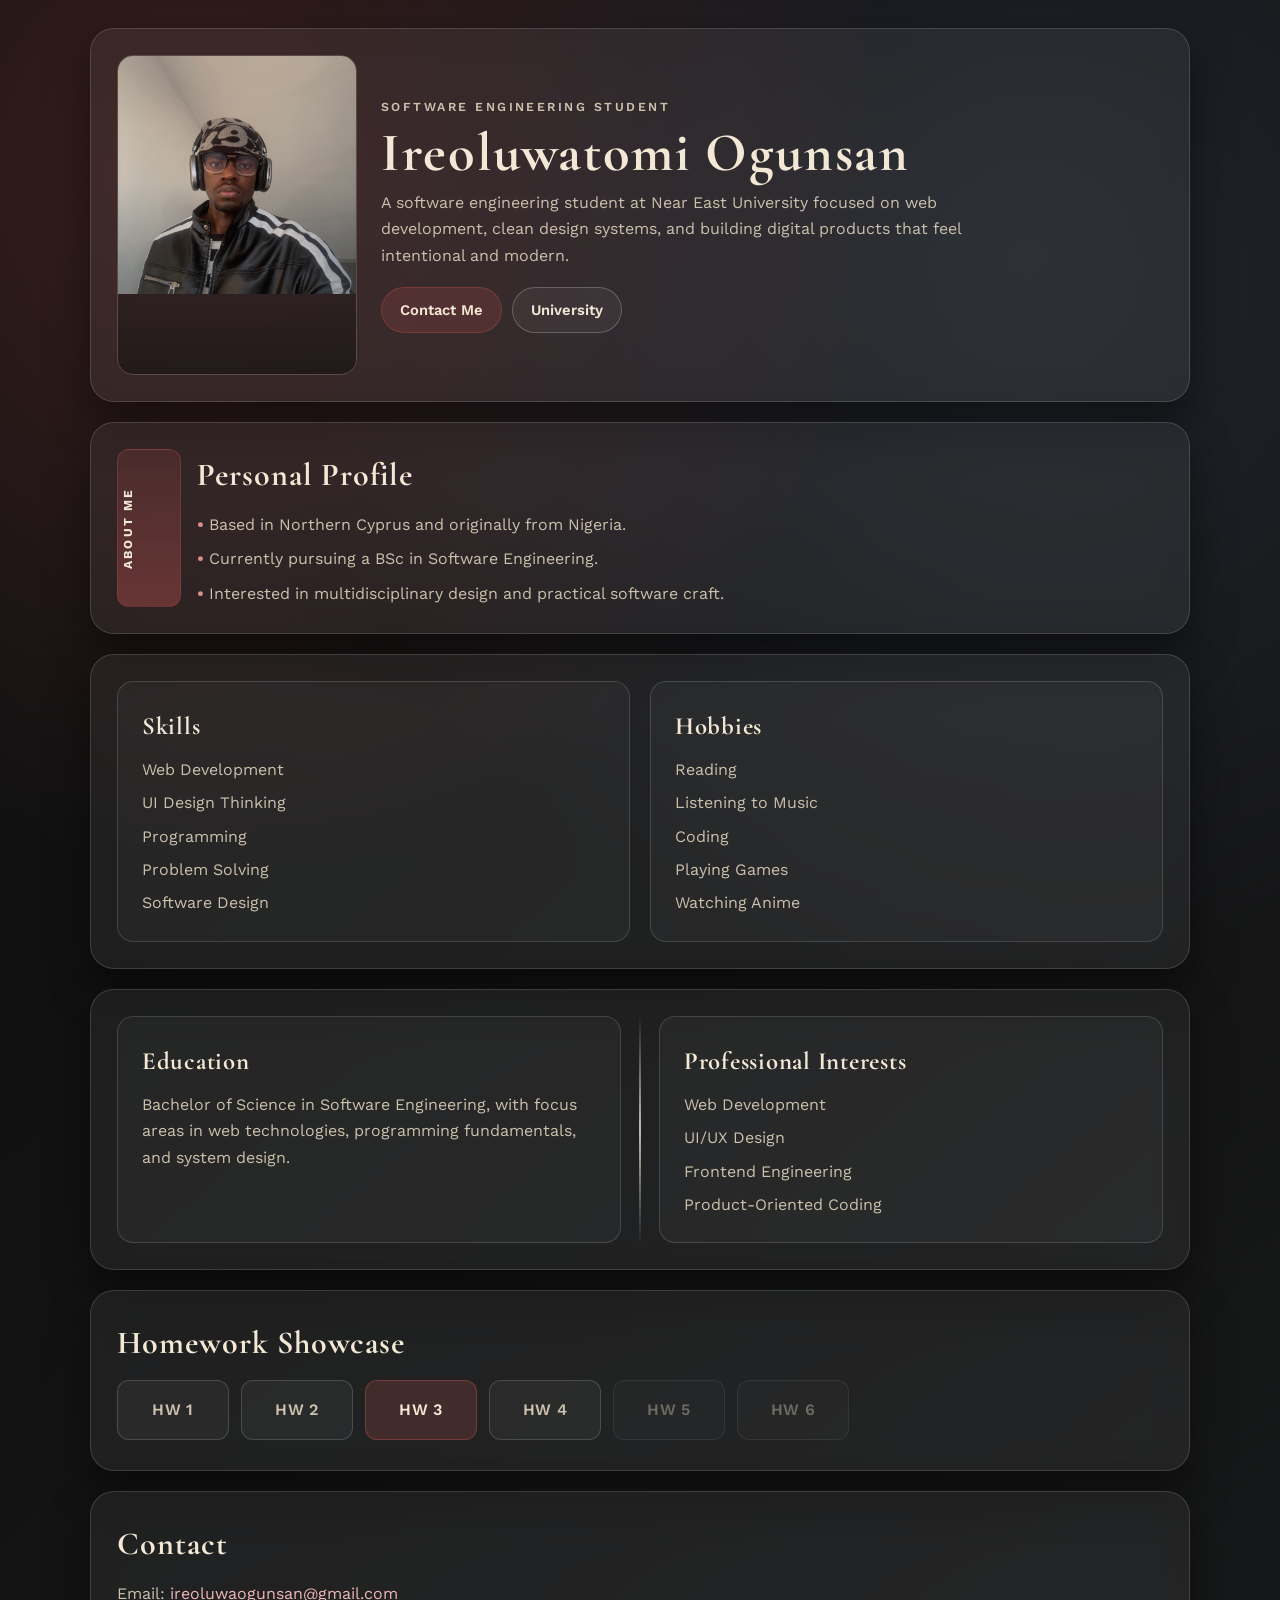
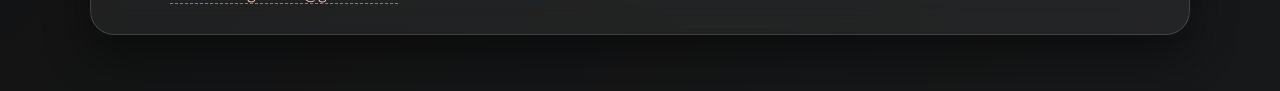
==== index.html @ 253f603e "Redesign portfolio and link homework cards" ====
<!DOCTYPE html>
<html lang="en">
<head>
  <meta charset="UTF-8">
  <meta name="viewport" content="width=device-width, initial-scale=1.0">
  <title>Ireoluwatomi Ogunsan | Portfolio</title>
  <style>
    @import url('https://fonts.googleapis.com/css2?family=Cormorant+Garamond:wght@500;600;700&family=Work+Sans:wght@400;500;600;700&display=swap');

    :root {
      --bg-main: #0d0d0d;
      --bg-soft: #171819;
      --text-main: #f2e8d5;
      --text-soft: #cbc1ad;
      --accent: #a54848;
      --accent-soft: rgba(165, 72, 72, 0.25);
      --glass: rgba(255, 255, 255, 0.06);
      --glass-border: rgba(255, 255, 255, 0.14);
      --shadow: 0 20px 45px rgba(0, 0, 0, 0.45);
      --radius-lg: 24px;
      --radius-md: 16px;
    }

    * {
      box-sizing: border-box;
      margin: 0;
      padding: 0;
    }

    html {
      scroll-behavior: smooth;
    }

    body {
      min-height: 100vh;
      background:
        radial-gradient(circle at 15% 10%, rgba(165, 72, 72, 0.28) 0, transparent 38%),
        radial-gradient(circle at 80% 15%, rgba(86, 98, 130, 0.23) 0, transparent 42%),
        linear-gradient(140deg, var(--bg-main), var(--bg-soft));
      color: var(--text-main);
      font-family: "Work Sans", "Segoe UI", sans-serif;
      line-height: 1.65;
      padding: 28px 18px 56px;
    }

    main {
      width: min(1100px, 100%);
      margin: 0 auto;
      display: grid;
      gap: 20px;
    }

    .glass {
      background: var(--glass);
      border: 1px solid var(--glass-border);
      border-radius: var(--radius-lg);
      backdrop-filter: blur(14px);
      box-shadow: var(--shadow);
    }

    .panel {
      padding: 26px;
      animation: rise 700ms ease both;
      animation-delay: var(--delay, 0ms);
    }

    .hero {
      display: grid;
      grid-template-columns: 240px 1fr;
      gap: 24px;
      align-items: center;
      overflow: hidden;
    }

    .profile-wrap {
      position: relative;
      border-radius: var(--radius-md);
      overflow: hidden;
      border: 1px solid rgba(242, 232, 213, 0.18);
      min-height: 320px;
    }

    .profile-wrap img {
      width: 100%;
      height: 100%;
      object-fit: cover;
      filter: saturate(0.95) contrast(1.05);
      opacity: 0.9;
    }

    .profile-wrap::after {
      content: "";
      position: absolute;
      inset: 0;
      background: linear-gradient(to top, rgba(13, 13, 13, 0.5), transparent 60%);
      pointer-events: none;
    }

    .hero h1 {
      font-family: "Cormorant Garamond", Georgia, serif;
      font-weight: 700;
      font-size: clamp(2.1rem, 5vw, 3.4rem);
      letter-spacing: 0.03em;
      line-height: 1.05;
      margin-bottom: 8px;
    }

    .eyebrow {
      text-transform: uppercase;
      letter-spacing: 0.2em;
      color: var(--text-soft);
      font-size: 0.77rem;
      font-weight: 600;
      margin-bottom: 8px;
    }

    .hero p {
      color: var(--text-soft);
      max-width: 58ch;
    }

    .hero-actions {
      margin-top: 18px;
      display: flex;
      flex-wrap: wrap;
      gap: 10px;
    }

    .btn {
      display: inline-flex;
      align-items: center;
      justify-content: center;
      text-decoration: none;
      border-radius: 999px;
      border: 1px solid transparent;
      padding: 10px 18px;
      font-size: 0.92rem;
      font-weight: 600;
      transition: transform 220ms ease, border-color 220ms ease, background-color 220ms ease;
    }

    .btn-primary {
      background: var(--accent-soft);
      border-color: rgba(165, 72, 72, 0.45);
      color: var(--text-main);
    }

    .btn-secondary {
      background: rgba(255, 255, 255, 0.05);
      border-color: rgba(255, 255, 255, 0.22);
      color: var(--text-main);
    }

    .btn:hover {
      transform: translateY(-2px);
    }

    .about {
      display: grid;
      grid-template-columns: 64px 1fr;
      gap: 16px;
      align-items: stretch;
    }

    .about-label {
      background: linear-gradient(180deg, rgba(165, 72, 72, 0.5), rgba(165, 72, 72, 0.2));
      border: 1px solid rgba(165, 72, 72, 0.4);
      border-radius: 12px;
      writing-mode: vertical-rl;
      transform: rotate(180deg);
      text-align: center;
      letter-spacing: 0.18em;
      text-transform: uppercase;
      font-size: 0.76rem;
      font-weight: 700;
      padding: 12px 0;
    }

    .about ul {
      list-style: none;
      display: grid;
      gap: 8px;
      color: var(--text-soft);
    }

    .about li::before {
      content: "• ";
      color: #d98d8d;
      font-weight: 700;
    }

    .split {
      display: grid;
      grid-template-columns: 1fr 1fr;
      gap: 20px;
    }

    .card {
      padding: 24px;
      border-radius: var(--radius-md);
      border: 1px solid var(--glass-border);
      background: rgba(255, 255, 255, 0.03);
      transition: transform 260ms ease, border-color 260ms ease, background-color 260ms ease;
    }

    .card:hover {
      transform: translateY(-4px);
      border-color: rgba(242, 232, 213, 0.28);
      background: rgba(255, 255, 255, 0.05);
    }

    h2, h3 {
      font-family: "Cormorant Garamond", Georgia, serif;
      letter-spacing: 0.03em;
      margin-bottom: 10px;
    }

    h2 {
      font-size: clamp(1.6rem, 3vw, 2rem);
    }

    h3 {
      font-size: 1.55rem;
    }

    .muted {
      color: var(--text-soft);
    }

    .list-clean {
      list-style: none;
      display: grid;
      gap: 7px;
      color: var(--text-soft);
    }

    .timeline {
      display: grid;
      grid-template-columns: 1fr 2px 1fr;
      gap: 18px;
      align-items: stretch;
    }

    .divider {
      background: linear-gradient(to bottom, transparent, rgba(242, 232, 213, 0.78), transparent);
      border-radius: 999px;
    }

    .homeworks {
      display: flex;
      gap: 12px;
      overflow-x: auto;
      scrollbar-width: thin;
      padding-bottom: 4px;
    }

    .homeworks::-webkit-scrollbar {
      height: 6px;
    }

    .homeworks::-webkit-scrollbar-thumb {
      background: rgba(242, 232, 213, 0.3);
      border-radius: 999px;
    }

    .hw-card {
      display: inline-flex;
      align-items: center;
      justify-content: center;
      min-width: 112px;
      padding: 16px;
      text-align: center;
      border-radius: 12px;
      border: 1px solid rgba(255, 255, 255, 0.16);
      background: rgba(255, 255, 255, 0.04);
      font-weight: 600;
      letter-spacing: 0.03em;
      color: var(--text-soft);
      text-decoration: none;
      transition: transform 220ms ease, border-color 220ms ease, background-color 220ms ease;
    }

    .hw-card:hover {
      transform: translateY(-2px);
      border-color: rgba(242, 232, 213, 0.32);
    }

    .hw-card.active {
      background: var(--accent-soft);
      border-color: rgba(165, 72, 72, 0.55);
      color: var(--text-main);
    }

    .hw-card.unavailable {
      opacity: 0.45;
      pointer-events: none;
      filter: grayscale(0.25);
    }

    .contact a {
      color: #f3b7b7;
      text-decoration: none;
      border-bottom: 1px dashed rgba(243, 183, 183, 0.55);
    }

    .contact a:hover {
      border-bottom-color: rgba(243, 183, 183, 1);
    }

    @keyframes rise {
      from {
        opacity: 0;
        transform: translateY(16px);
      }
      to {
        opacity: 1;
        transform: translateY(0);
      }
    }

    @media (max-width: 900px) {
      .hero {
        grid-template-columns: 1fr;
      }

      .profile-wrap {
        min-height: 260px;
        max-height: 360px;
      }

      .split {
        grid-template-columns: 1fr;
      }

      .timeline {
        grid-template-columns: 1fr;
      }

      .divider {
        width: 100%;
        height: 2px;
        margin: 2px 0;
      }
    }
  </style>
</head>
<body>
  <main>
    <section class="glass panel hero" style="--delay: 0ms;">
      <div class="profile-wrap">
        <img src="IMG_7073_Original.jpg" alt="Portrait of Ireoluwatomi Ogunsan">
      </div>
      <div>
        <p class="eyebrow">Software Engineering Student</p>
        <h1>Ireoluwatomi Ogunsan</h1>
        <p>
          A software engineering student at Near East University focused on web development,
          clean design systems, and building digital products that feel intentional and modern.
        </p>
        <div class="hero-actions">
          <a class="btn btn-primary" href="#contact">Contact Me</a>
          <a class="btn btn-secondary" href="https://neu.edu.tr" target="_blank" rel="noopener noreferrer">University</a>
        </div>
      </div>
    </section>

    <section class="glass panel about" style="--delay: 100ms;">
      <div class="about-label">About Me</div>
      <div>
        <h2>Personal Profile</h2>
        <ul>
          <li>Based in Northern Cyprus and originally from Nigeria.</li>
          <li>Currently pursuing a BSc in Software Engineering.</li>
          <li>Interested in multidisciplinary design and practical software craft.</li>
        </ul>
      </div>
    </section>

    <section class="glass panel split" style="--delay: 180ms;">
      <article class="card">
        <h3>Skills</h3>
        <ul class="list-clean">
          <li>Web Development</li>
          <li>UI Design Thinking</li>
          <li>Programming</li>
          <li>Problem Solving</li>
          <li>Software Design</li>
        </ul>
      </article>
      <article class="card">
        <h3>Hobbies</h3>
        <ul class="list-clean">
          <li>Reading</li>
          <li>Listening to Music</li>
          <li>Coding</li>
          <li>Playing Games</li>
          <li>Watching Anime</li>
        </ul>
      </article>
    </section>

    <section class="glass panel timeline" style="--delay: 260ms;">
      <article class="card">
        <h3>Education</h3>
        <p class="muted">
          Bachelor of Science in Software Engineering, with focus areas in
          web technologies, programming fundamentals, and system design.
        </p>
      </article>
      <div class="divider" aria-hidden="true"></div>
      <article class="card">
        <h3>Professional Interests</h3>
        <ul class="list-clean">
          <li>Web Development</li>
          <li>UI/UX Design</li>
          <li>Frontend Engineering</li>
          <li>Product-Oriented Coding</li>
        </ul>
      </article>
    </section>

    <section class="glass panel" style="--delay: 340ms;">
      <h2>Homework Showcase</h2>
      <div class="homeworks" aria-label="Homework cards">
        <a class="hw-card" href="https://ireinstark.github.io/Ireoluwaay/" target="_blank" rel="noopener noreferrer">HW 1</a>
        <a class="hw-card" href="HW/homework%202.docx" target="_blank" rel="noopener noreferrer">HW 2</a>
        <a class="hw-card active" href="HW/Homework%203%20.docx" target="_blank" rel="noopener noreferrer">HW 3</a>
        <a class="hw-card" href="HW/hw4.docx" target="_blank" rel="noopener noreferrer">HW 4</a>
        <span class="hw-card unavailable" aria-disabled="true">HW 5</span>
        <span class="hw-card unavailable" aria-disabled="true">HW 6</span>
      </div>
    </section>

    <section class="glass panel contact" id="contact" style="--delay: 420ms;">
      <h2>Contact</h2>
      <p class="muted">
        Email:
        <a href="mailto:ireoluwaogunsan@gmail.com">ireoluwaogunsan@gmail.com</a>
      </p>
    </section>
  </main>
</body>
</html>
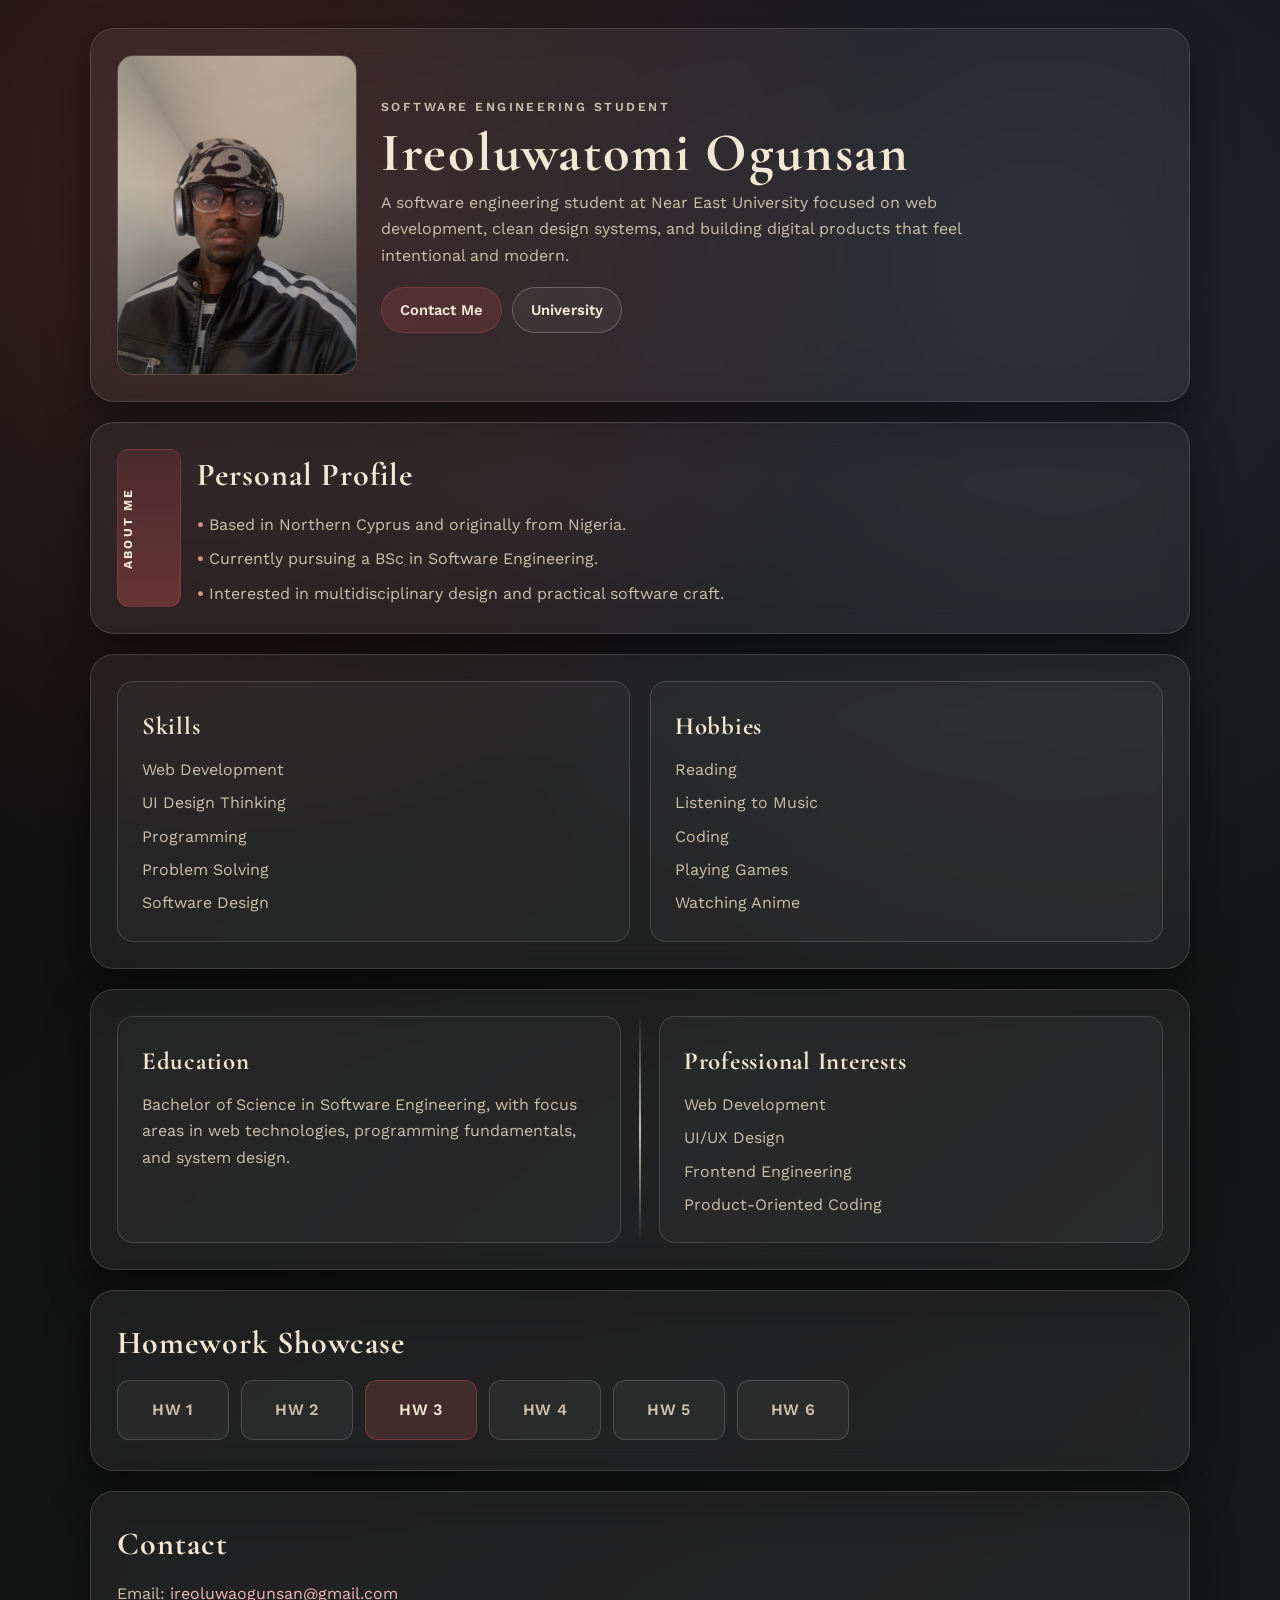
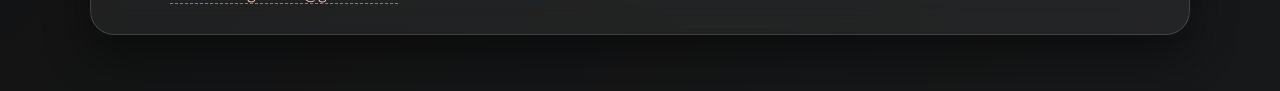
==== commit 966f29ab: "Refine portfolio styling and mobile responsiveness" ====
--- a/index.html
+++ b/index.html
@@ -19,6 +19,7 @@
       --shadow: 0 20px 45px rgba(0, 0, 0, 0.45);
       --radius-lg: 24px;
       --radius-md: 16px;
+      --space-panel: clamp(18px, 2.8vw, 26px);
     }
 
     * {
@@ -40,7 +41,7 @@
       color: var(--text-main);
       font-family: "Work Sans", "Segoe UI", sans-serif;
       line-height: 1.65;
-      padding: 28px 18px 56px;
+      padding: clamp(18px, 2.7vw, 28px) clamp(14px, 2.2vw, 18px) 56px;
     }
 
     main {
@@ -59,7 +60,7 @@
     }
 
     .panel {
-      padding: 26px;
+      padding: var(--space-panel);
       animation: rise 700ms ease both;
       animation-delay: var(--delay, 0ms);
     }
@@ -78,6 +79,7 @@
       overflow: hidden;
       border: 1px solid rgba(242, 232, 213, 0.18);
       min-height: 320px;
+      aspect-ratio: 3 / 4;
     }
 
     .profile-wrap img {
@@ -153,6 +155,13 @@
 
     .btn:hover {
       transform: translateY(-2px);
+    }
+
+    .btn:focus-visible,
+    .hw-card:focus-visible,
+    .contact a:focus-visible {
+      outline: 2px solid rgba(243, 183, 183, 0.8);
+      outline-offset: 2px;
     }
 
     .about {
@@ -252,6 +261,7 @@
       overflow-x: auto;
       scrollbar-width: thin;
       padding-bottom: 4px;
+      scroll-snap-type: x mandatory;
     }
 
     .homeworks::-webkit-scrollbar {
@@ -277,6 +287,7 @@
       letter-spacing: 0.03em;
       color: var(--text-soft);
       text-decoration: none;
+      scroll-snap-align: start;
       transition: transform 220ms ease, border-color 220ms ease, background-color 220ms ease;
     }
 
@@ -340,6 +351,45 @@
         width: 100%;
         height: 2px;
         margin: 2px 0;
+      }
+    }
+
+    @media (max-width: 640px) {
+      .about {
+        grid-template-columns: 1fr;
+      }
+
+      .about-label {
+        writing-mode: horizontal-tb;
+        transform: none;
+        letter-spacing: 0.14em;
+        padding: 8px 12px;
+      }
+
+      .hero-actions {
+        flex-direction: column;
+      }
+
+      .btn {
+        width: 100%;
+      }
+
+      .hw-card {
+        min-width: 132px;
+      }
+    }
+
+    @media (prefers-reduced-motion: reduce) {
+      html {
+        scroll-behavior: auto;
+      }
+
+      .panel,
+      .card,
+      .btn,
+      .hw-card {
+        animation: none;
+        transition: none;
       }
     }
   </style>
@@ -426,8 +476,8 @@
         <a class="hw-card" href="HW/homework%202.docx" target="_blank" rel="noopener noreferrer">HW 2</a>
         <a class="hw-card active" href="HW/Homework%203%20.docx" target="_blank" rel="noopener noreferrer">HW 3</a>
         <a class="hw-card" href="HW/hw4.docx" target="_blank" rel="noopener noreferrer">HW 4</a>
-        <span class="hw-card unavailable" aria-disabled="true">HW 5</span>
-        <span class="hw-card unavailable" aria-disabled="true">HW 6</span>
+        <a class="hw-card" href="HW/hw5.docx" target="_blank" rel="noopener noreferrer">HW 5</a>
+        <a class="hw-card" href="HW/hw6.docx" target="_blank" rel="noopener noreferrer">HW 6</a>
       </div>
     </section>
 
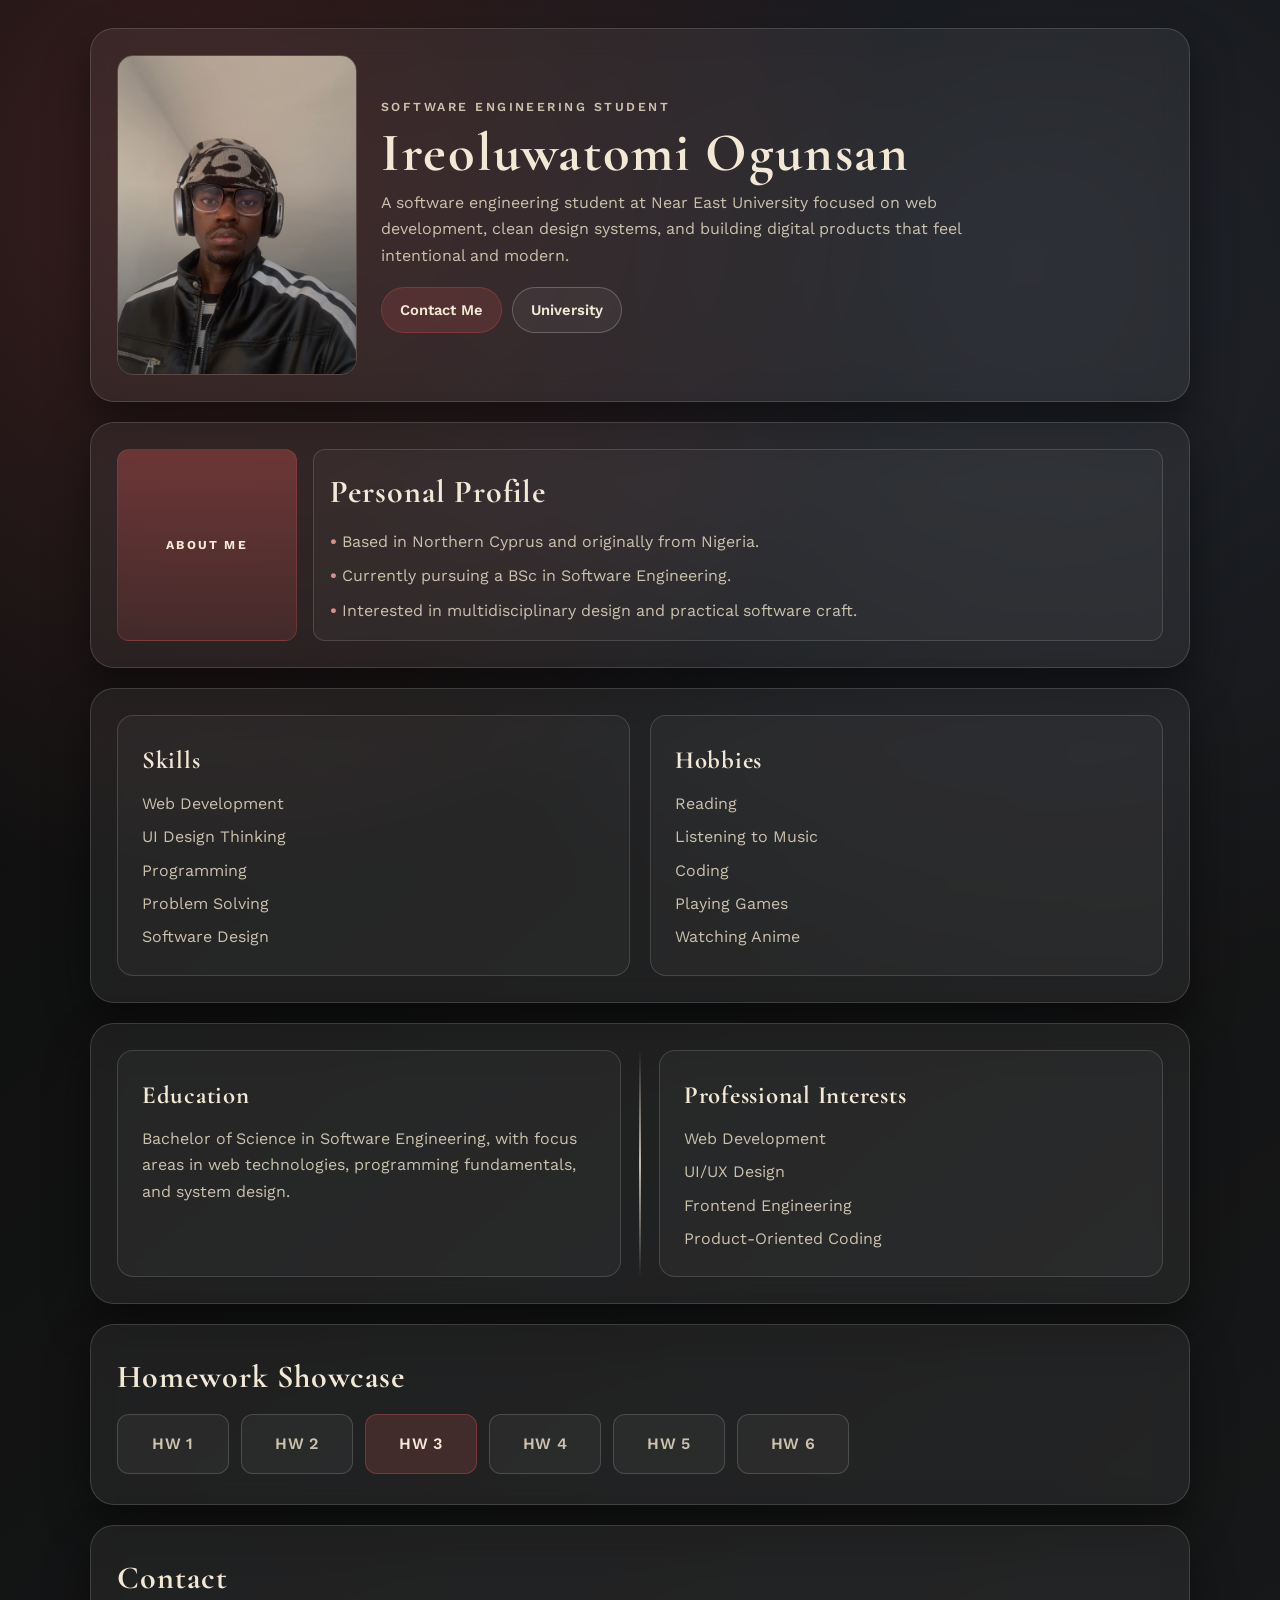
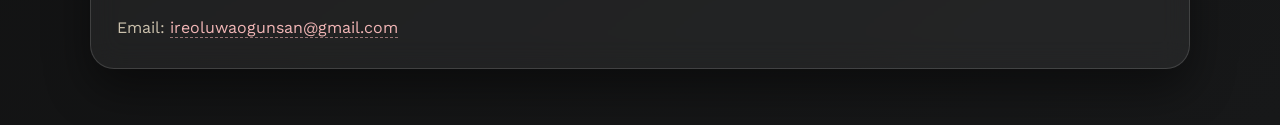
==== commit 4a02b27e: "Refine About section and add homework showcase page" ====
--- a/index.html
+++ b/index.html
@@ -166,7 +166,7 @@
 
     .about {
       display: grid;
-      grid-template-columns: 64px 1fr;
+      grid-template-columns: 180px 1fr;
       gap: 16px;
       align-items: stretch;
     }
@@ -175,14 +175,22 @@
       background: linear-gradient(180deg, rgba(165, 72, 72, 0.5), rgba(165, 72, 72, 0.2));
       border: 1px solid rgba(165, 72, 72, 0.4);
       border-radius: 12px;
-      writing-mode: vertical-rl;
-      transform: rotate(180deg);
+      display: flex;
+      align-items: center;
+      justify-content: center;
       text-align: center;
       letter-spacing: 0.18em;
       text-transform: uppercase;
       font-size: 0.76rem;
       font-weight: 700;
-      padding: 12px 0;
+      padding: 12px;
+    }
+
+    .about-content {
+      border: 1px solid var(--glass-border);
+      border-radius: 12px;
+      padding: 16px;
+      background: rgba(255, 255, 255, 0.03);
     }
 
     .about ul {
@@ -360,8 +368,6 @@
       }
 
       .about-label {
-        writing-mode: horizontal-tb;
-        transform: none;
         letter-spacing: 0.14em;
         padding: 8px 12px;
       }
@@ -416,7 +422,7 @@
 
     <section class="glass panel about" style="--delay: 100ms;">
       <div class="about-label">About Me</div>
-      <div>
+      <div class="about-content">
         <h2>Personal Profile</h2>
         <ul>
           <li>Based in Northern Cyprus and originally from Nigeria.</li>
@@ -472,12 +478,12 @@
     <section class="glass panel" style="--delay: 340ms;">
       <h2>Homework Showcase</h2>
       <div class="homeworks" aria-label="Homework cards">
-        <a class="hw-card" href="https://ireinstark.github.io/Ireoluwaay/" target="_blank" rel="noopener noreferrer">HW 1</a>
-        <a class="hw-card" href="HW/homework%202.docx" target="_blank" rel="noopener noreferrer">HW 2</a>
-        <a class="hw-card active" href="HW/Homework%203%20.docx" target="_blank" rel="noopener noreferrer">HW 3</a>
-        <a class="hw-card" href="HW/hw4.docx" target="_blank" rel="noopener noreferrer">HW 4</a>
-        <a class="hw-card" href="HW/hw5.docx" target="_blank" rel="noopener noreferrer">HW 5</a>
-        <a class="hw-card" href="HW/hw6.docx" target="_blank" rel="noopener noreferrer">HW 6</a>
+        <a class="hw-card" href="homework-showcase.html?hw=1">HW 1</a>
+        <a class="hw-card" href="homework-showcase.html?hw=2">HW 2</a>
+        <a class="hw-card active" href="homework-showcase.html?hw=3">HW 3</a>
+        <a class="hw-card" href="homework-showcase.html?hw=4">HW 4</a>
+        <a class="hw-card" href="homework-showcase.html?hw=5">HW 5</a>
+        <a class="hw-card" href="homework-showcase.html?hw=6">HW 6</a>
       </div>
     </section>
 
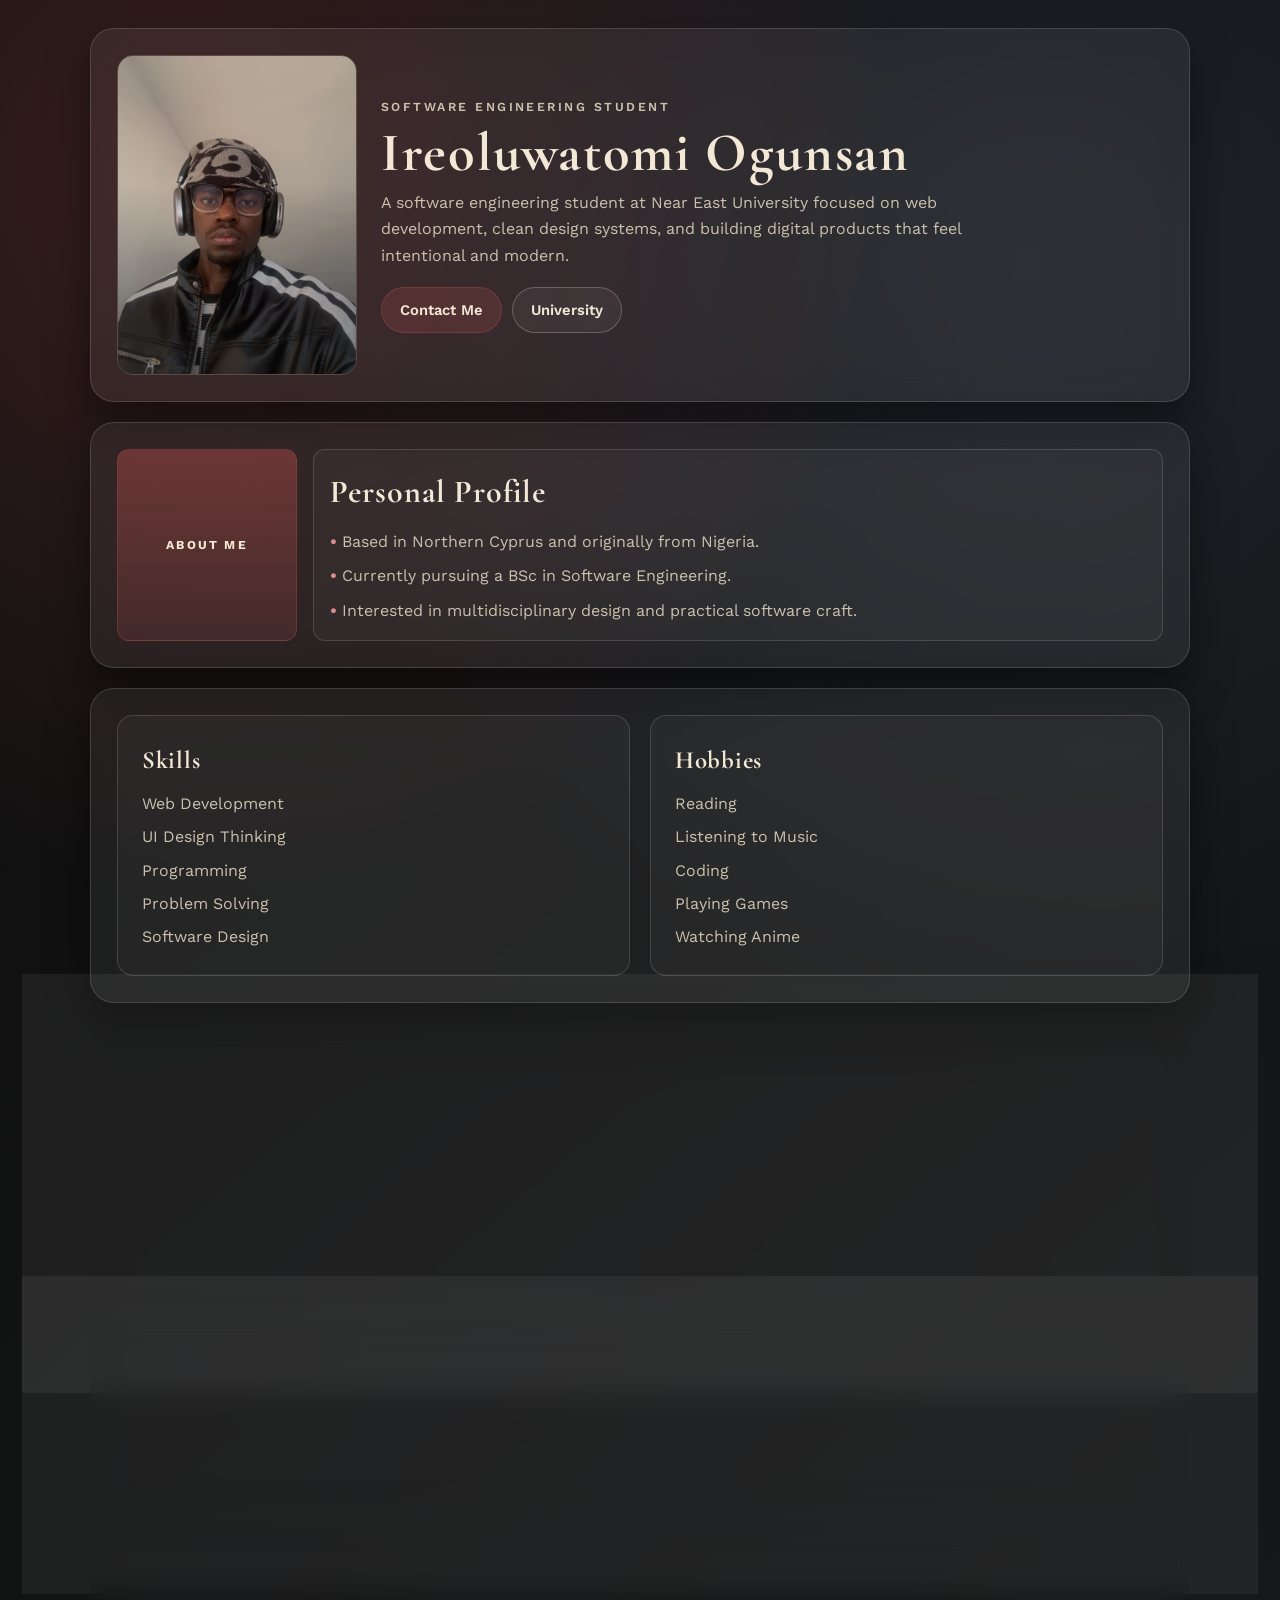
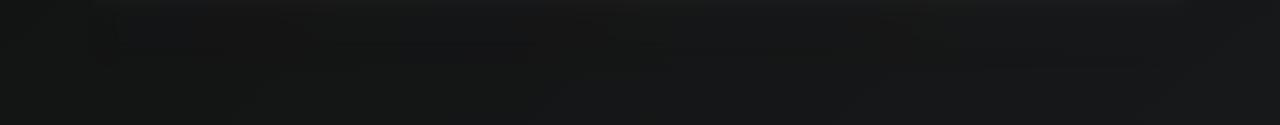
==== commit cf461c15: "Add homework files, movie page, and updated showcase" ====
--- a/index.html
+++ b/index.html
@@ -480,10 +480,12 @@
       <div class="homeworks" aria-label="Homework cards">
         <a class="hw-card" href="homework-showcase.html?hw=1">HW 1</a>
         <a class="hw-card" href="homework-showcase.html?hw=2">HW 2</a>
-        <a class="hw-card active" href="homework-showcase.html?hw=3">HW 3</a>
+        <a class="hw-card" href="homework-showcase.html?hw=3">HW 3</a>
         <a class="hw-card" href="homework-showcase.html?hw=4">HW 4</a>
         <a class="hw-card" href="homework-showcase.html?hw=5">HW 5</a>
         <a class="hw-card" href="homework-showcase.html?hw=6">HW 6</a>
+        <a class="hw-card" href="homework-showcase.html?hw=8">HW 8</a>
+        <a class="hw-card" href="homework-showcase.html?hw=9">HW 9</a>
       </div>
     </section>
 
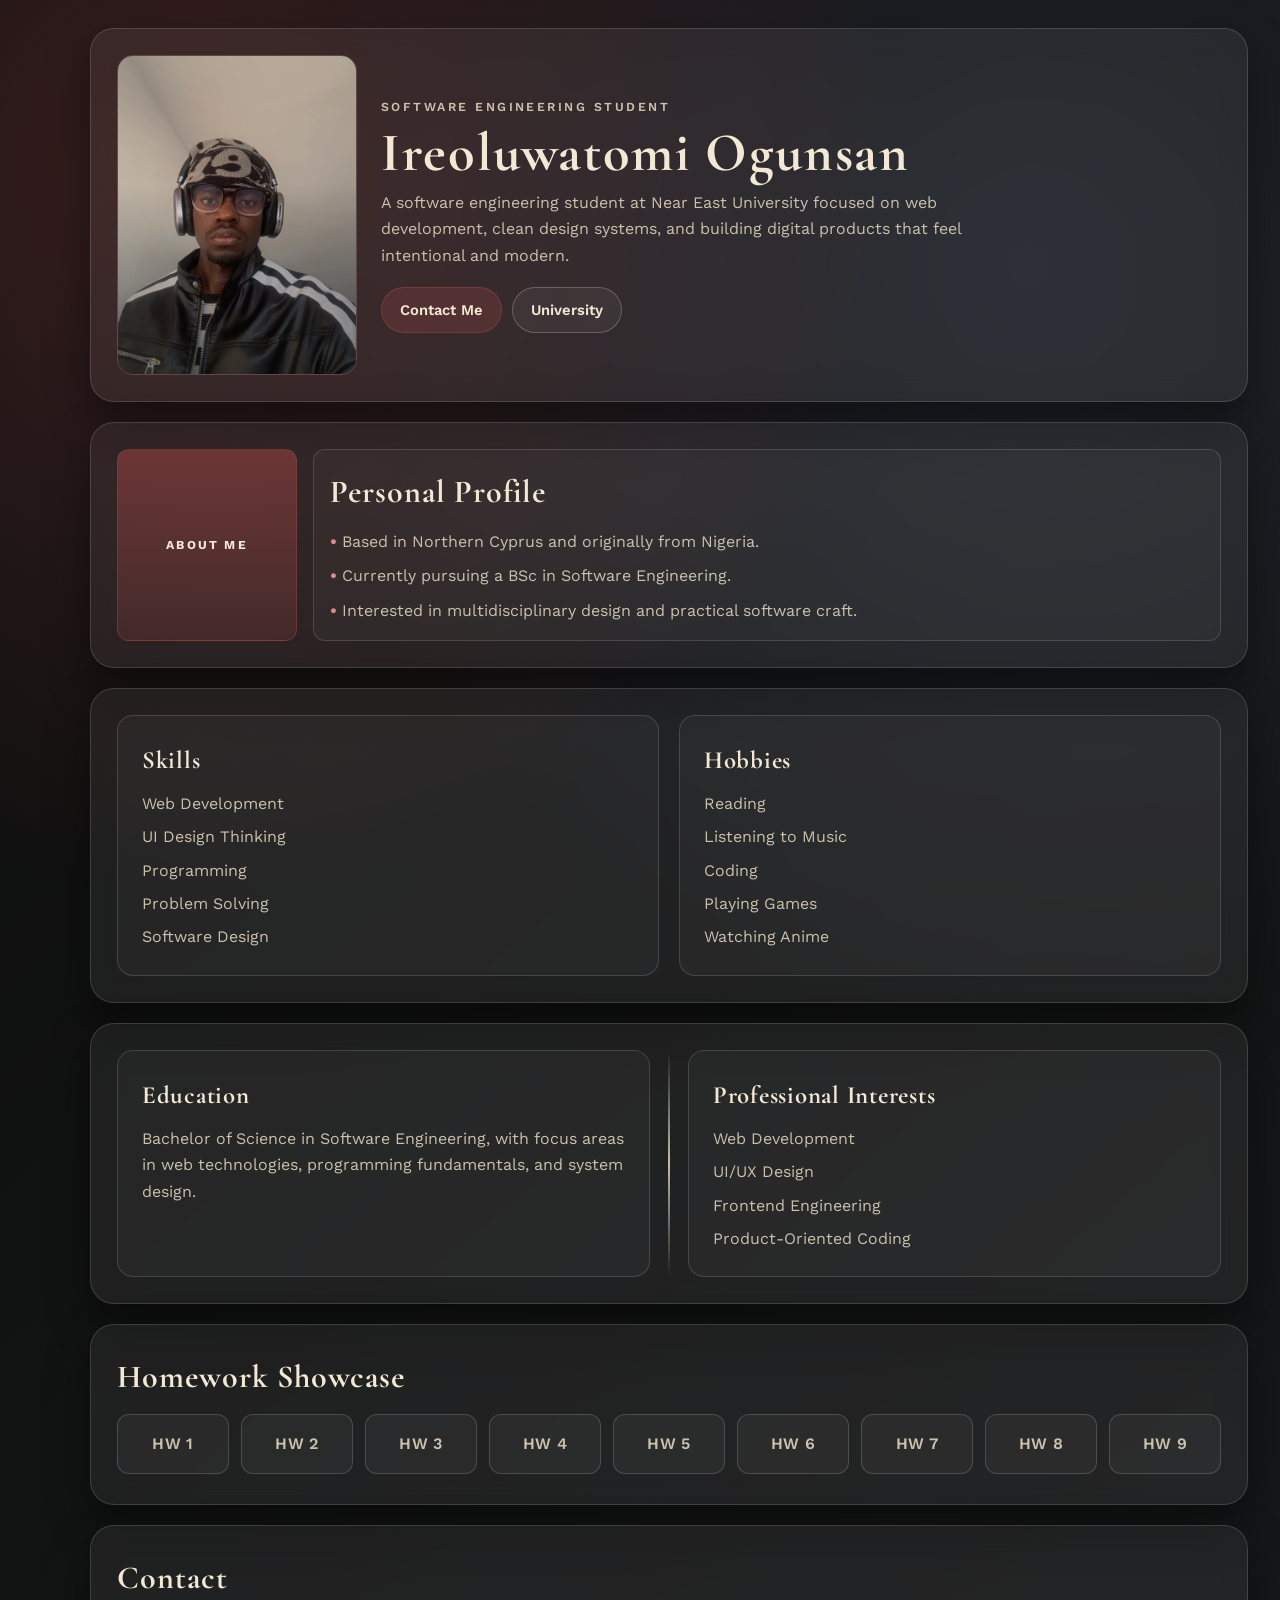
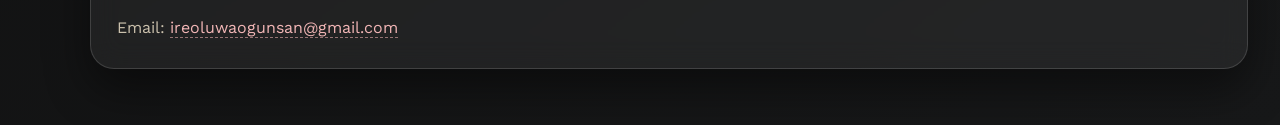
==== commit fc34ad8b: "changes" ====
--- a/index.html
+++ b/index.html
@@ -484,6 +484,7 @@
         <a class="hw-card" href="homework-showcase.html?hw=4">HW 4</a>
         <a class="hw-card" href="homework-showcase.html?hw=5">HW 5</a>
         <a class="hw-card" href="homework-showcase.html?hw=6">HW 6</a>
+        <a class="hw-card" href="homework-showcase.html?hw=7">HW 7</a>
         <a class="hw-card" href="homework-showcase.html?hw=8">HW 8</a>
         <a class="hw-card" href="homework-showcase.html?hw=9">HW 9</a>
       </div>
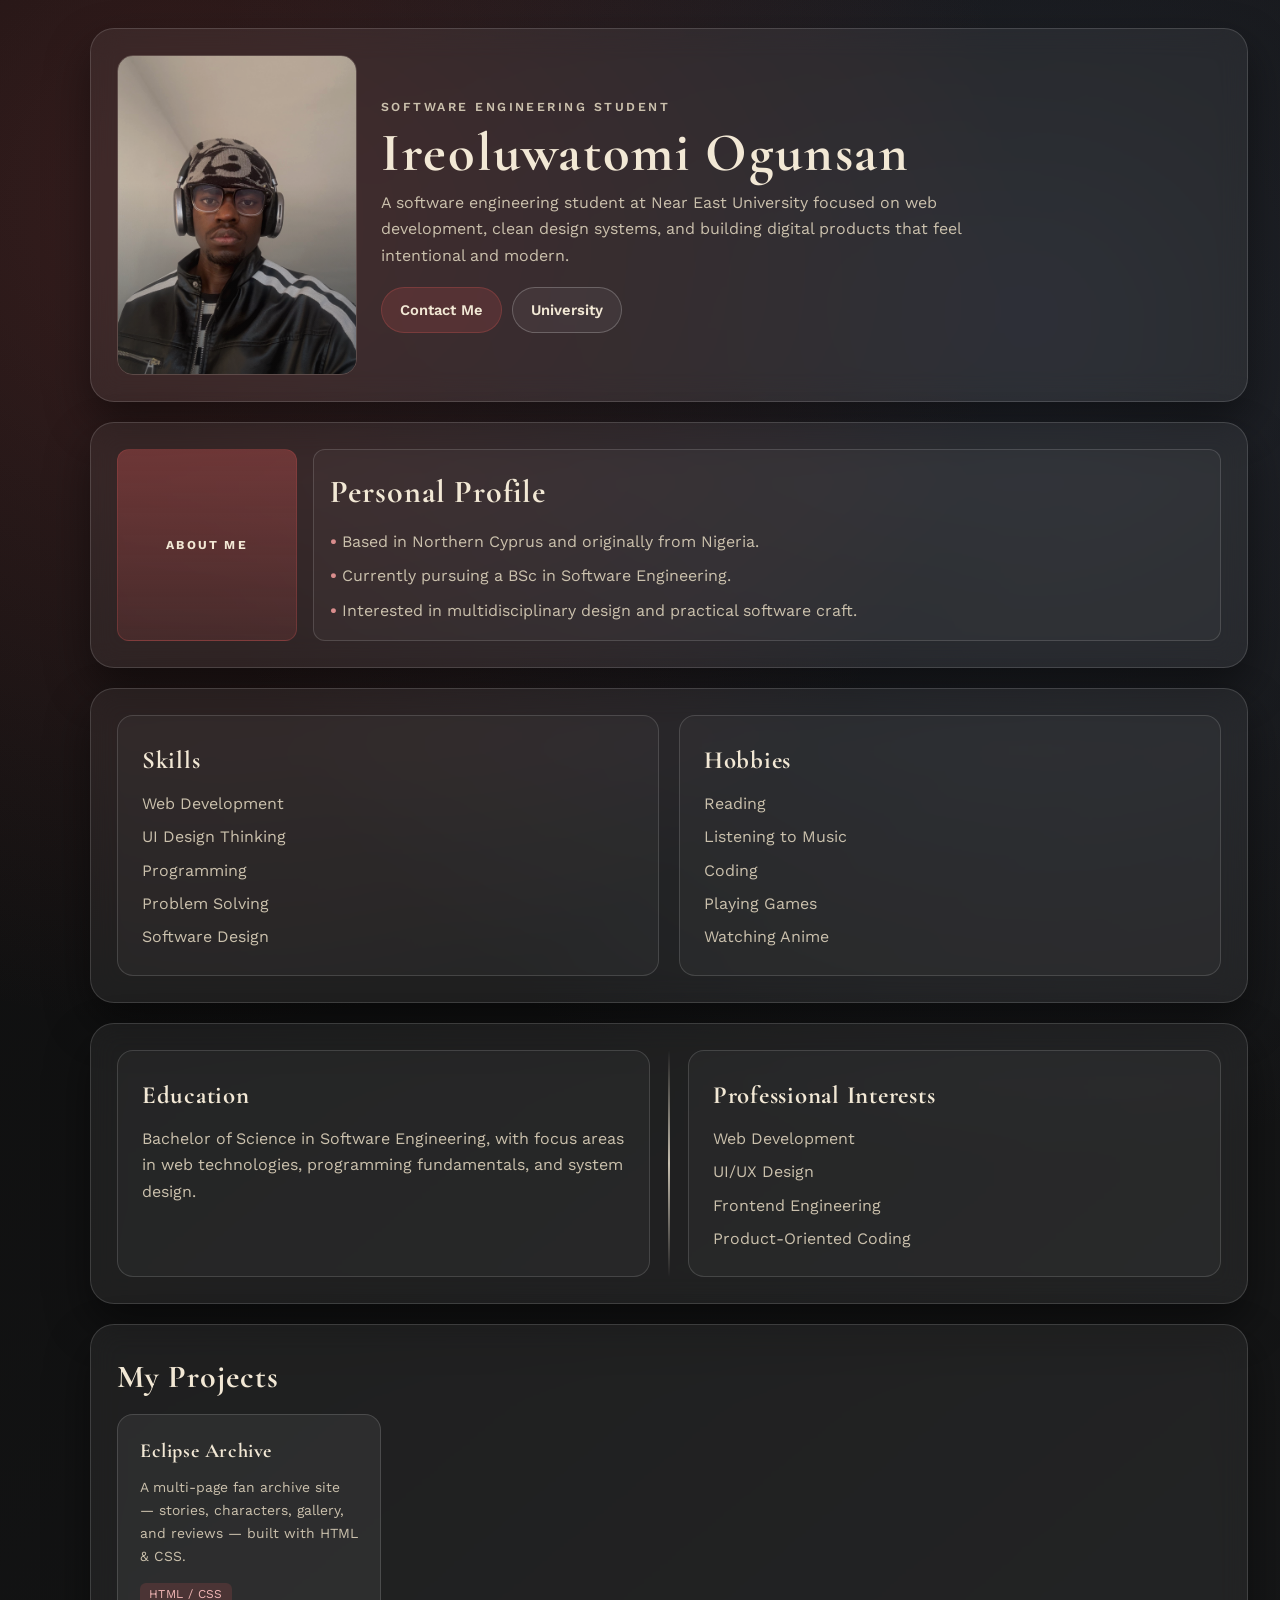
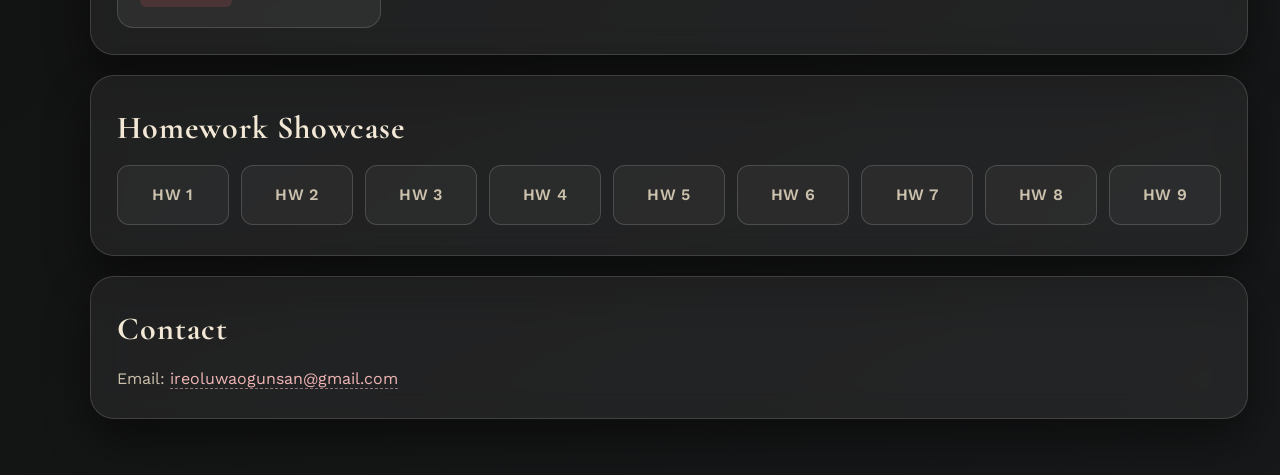
==== commit 0d22bf1e: "Add My Projects section with Eclipse Archive card Adds a new "My Projects" panel above the Homework " ====
--- a/index.html
+++ b/index.html
@@ -314,6 +314,51 @@
       opacity: 0.45;
       pointer-events: none;
       filter: grayscale(0.25);
+    }
+
+    .projects-grid {
+      display: grid;
+      grid-template-columns: repeat(auto-fill, minmax(240px, 1fr));
+      gap: 16px;
+      margin-top: 8px;
+    }
+
+    .project-card {
+      display: block;
+      background: var(--glass);
+      border: 1px solid var(--glass-border);
+      border-radius: var(--radius-md);
+      padding: 20px 22px;
+      text-decoration: none;
+      color: var(--text-main);
+      transition: transform 0.2s ease, border-color 0.2s ease, background 0.2s ease;
+    }
+
+    .project-card:hover {
+      transform: translateY(-3px);
+      border-color: var(--accent);
+      background: rgba(165, 72, 72, 0.1);
+    }
+
+    .project-card h3 {
+      font-family: "Cormorant Garamond", serif;
+      font-size: 1.25rem;
+      margin-bottom: 8px;
+    }
+
+    .project-card .muted {
+      font-size: 0.87rem;
+      margin-bottom: 12px;
+    }
+
+    .project-tag {
+      display: inline-block;
+      font-size: 0.75rem;
+      background: var(--accent-soft);
+      color: #f3b7b7;
+      border-radius: 6px;
+      padding: 2px 9px;
+      letter-spacing: 0.03em;
     }
 
     .contact a {
@@ -475,6 +520,19 @@
       </article>
     </section>
 
+    <section class="glass panel" style="--delay: 310ms;">
+      <h2>My Projects</h2>
+      <div class="projects-grid">
+        <a class="project-card" href="../eclipse-archive/index.html" target="_blank" rel="noopener noreferrer">
+          <div class="project-card-inner">
+            <h3>Eclipse Archive</h3>
+            <p class="muted">A multi-page fan archive site — stories, characters, gallery, and reviews — built with HTML &amp; CSS.</p>
+            <span class="project-tag">HTML / CSS</span>
+          </div>
+        </a>
+      </div>
+    </section>
+
     <section class="glass panel" style="--delay: 340ms;">
       <h2>Homework Showcase</h2>
       <div class="homeworks" aria-label="Homework cards">
